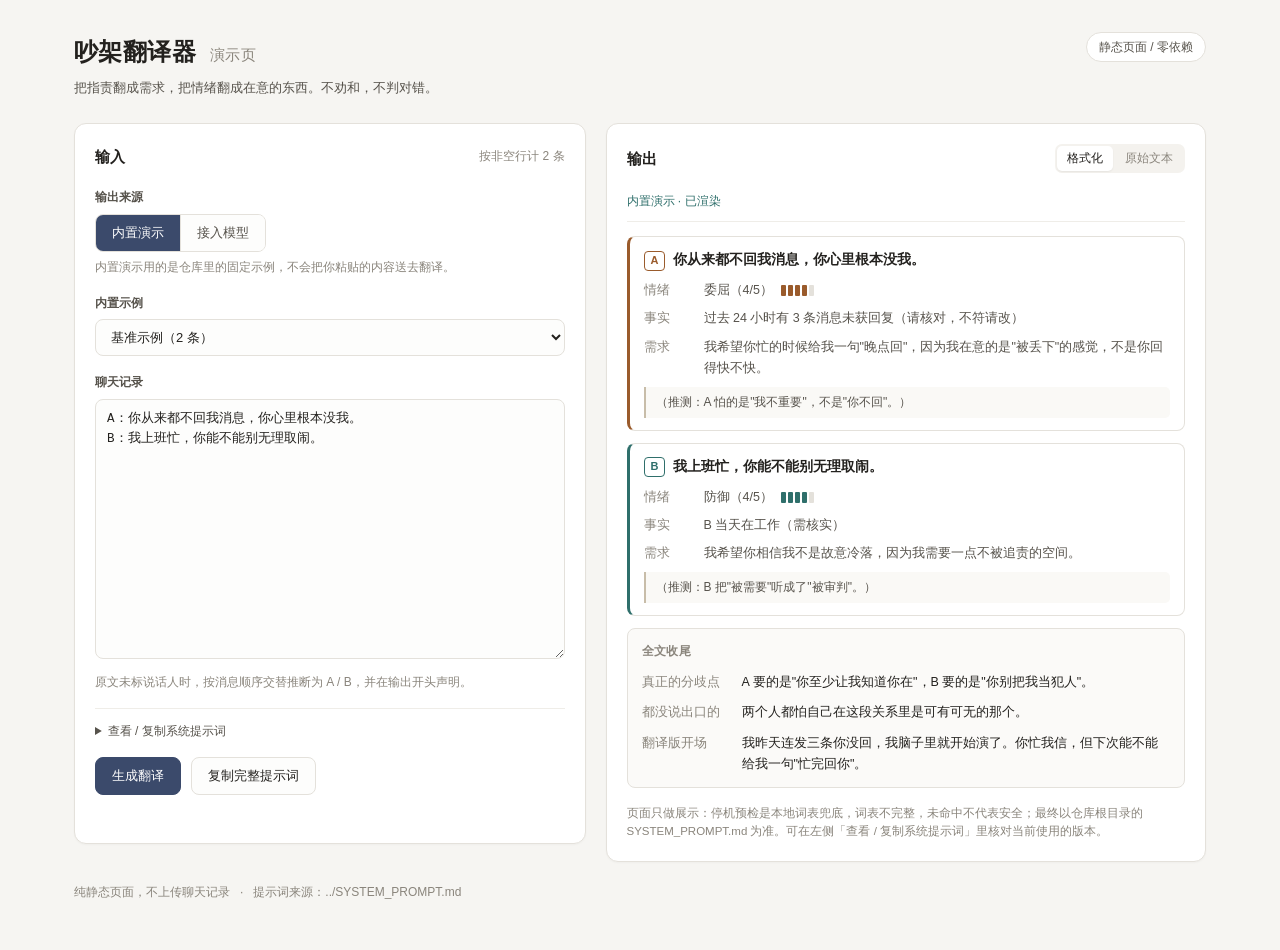
==== docs/index.html @ 3a9f8153 "feat: 增加纯静态网页 Demo 与使用文档" ====
<!DOCTYPE html>
<html lang="zh-CN">
<head>
<meta charset="utf-8">
<meta name="viewport" content="width=device-width, initial-scale=1">
<title>吵架翻译器 · 演示页</title>
<meta name="description" content="把指责翻成需求，把情绪翻成在意的东西。纯静态演示页，零依赖，不劝和，不判对错。">
<link rel="stylesheet" href="style.css">
</head>
<body>
<div class="page">

  <header class="masthead">
    <div>
      <h1>吵架翻译器 <span>演示页</span></h1>
      <p class="tagline">把指责翻成需求，把情绪翻成在意的东西。不劝和，不判对错。</p>
    </div>
    <span class="badge">静态页面 / 零依赖</span>
  </header>

  <main class="grid">

    <section class="panel" aria-labelledby="input-title">
      <div class="panel-head">
        <h2 id="input-title">输入</h2>
        <span class="hint" id="count-hint">共 0 条消息</span>
      </div>

      <div class="field">
        <span class="field-label">输出来源</span>
        <div class="segmented" role="radiogroup" aria-label="输出来源">
          <label><input type="radio" name="mode" value="demo" checked><span>内置演示</span></label>
          <label><input type="radio" name="mode" value="api"><span>接入模型</span></label>
        </div>
        <p class="note">内置演示用的是仓库里的固定示例，不会把你粘贴的内容送去翻译。</p>
      </div>

      <div class="field" id="sample-field">
        <label class="field-label" for="sample">内置示例</label>
        <select id="sample">
          <option value="basic">基准示例（2 条）</option>
          <option value="edge1">边界：未标说话人 / 语音转写 / 语气标记</option>
          <option value="edge2">边界：脏话 / 非人身威胁</option>
          <option value="six">超过 6 条消息 → 先追问</option>
          <option value="stop">停机情形（不写具体原句）</option>
        </select>
      </div>

      <div class="field">
        <label class="field-label" for="chat">聊天记录</label>
        <textarea id="chat" rows="12" spellcheck="false" placeholder="A：你从来都不回我消息，你心里根本没我。&#10;B：我上班忙，你能不能别无理取闹。&#10;&#10;（也可以直接贴没有 A / B 标签的记录，按消息顺序交替推断）"></textarea>
        <p class="note">原文未标说话人时，按消息顺序交替推断为 A / B，并在输出开头声明。</p>
      </div>

      <div class="api-config" id="api-config" hidden>
        <p class="api-title">模型接入（OpenAI 兼容接口）</p>
        <div class="field">
          <label class="field-label" for="base">Base URL</label>
          <input id="base" type="text" placeholder="https://api.openai.com/v1" autocomplete="off">
        </div>
        <div class="field">
          <label class="field-label" for="key">API Key</label>
          <input id="key" type="password" placeholder="只留在当前页面，不保存" autocomplete="off">
        </div>
        <div class="field">
          <label class="field-label" for="model">模型名</label>
          <input id="model" type="text" placeholder="例如 gpt-4o-mini" autocomplete="off">
        </div>
        <p class="note warn">浏览器直连第三方接口可能遇到跨域限制。Key 只存在当前页面内存，不写入本地存储、不发给除你所填端点外的任何地方；公共或共用电脑上不建议填真实 Key。</p>
      </div>

      <details class="prompt-view">
        <summary>查看 / 复制系统提示词</summary>
        <pre id="prompt-text"></pre>
      </details>

      <div class="actions">
        <button id="run" class="btn primary" type="button">生成翻译</button>
        <button id="copy" class="btn" type="button">复制完整提示词</button>
      </div>
      <p class="toast" id="toast" role="status" aria-live="polite"></p>
    </section>

    <section class="panel" aria-labelledby="output-title">
      <div class="panel-head">
        <h2 id="output-title">输出</h2>
        <div class="view-switch" role="group" aria-label="输出视图">
          <button id="tab-fmt" class="tab active" type="button">格式化</button>
          <button id="tab-raw" class="tab" type="button">原始文本</button>
        </div>
      </div>

      <div class="status" id="status" role="status" aria-live="polite">就绪</div>
      <div id="fmt" class="result"></div>
      <pre id="raw" class="raw" hidden></pre>
      <p class="footnote">页面只做展示：停机预检是本地词表兜底，词表不完整，未命中不代表安全；最终以仓库根目录的 SYSTEM_PROMPT.md 为准。可在左侧「查看 / 复制系统提示词」里核对当前使用的版本。</p>
    </section>

  </main>

  <footer class="sitefoot">
    <span>纯静态页面，不上传聊天记录</span>
    <span>·</span>
    <span id="prompt-source">提示词来源：内置副本</span>
  </footer>

</div>
<script src="data.js"></script>
<script src="app.js"></script>
</body>
</html>
---- docs/style.css ----
:root {
  --bg: #f6f5f2;
  --card: #ffffff;
  --line: #e4e1db;
  --line-soft: #efede8;
  --ink: #23211e;
  --ink-2: #57534c;
  --ink-3: #8a857c;
  --a: #9a5b2c;
  --b: #2f6f6b;
  --stop: #9a3b2b;
  --accent: #3b4a6b;
  --mono: ui-monospace, SFMono-Regular, Consolas, "Liberation Mono", monospace;
  --sans: -apple-system, BlinkMacSystemFont, "Segoe UI", "PingFang SC", "Hiragino Sans GB", "Microsoft YaHei", sans-serif;
}

* { box-sizing: border-box; }
[hidden] { display: none !important; }

body {
  margin: 0;
  background: var(--bg);
  color: var(--ink);
  font-family: var(--sans);
  font-size: 14px;
  line-height: 1.7;
  -webkit-font-smoothing: antialiased;
}

.page { max-width: 1180px; margin: 0 auto; padding: 32px 24px 48px; }

.masthead {
  display: flex; align-items: flex-start; justify-content: space-between;
  gap: 16px; margin-bottom: 24px; flex-wrap: wrap;
}
.masthead h1 { margin: 0; font-size: 24px; font-weight: 650; letter-spacing: .02em; }
.masthead h1 span { font-size: 15px; font-weight: 400; color: var(--ink-3); margin-left: 6px; }
.tagline { margin: 4px 0 0; color: var(--ink-2); font-size: 13px; }
.badge {
  border: 1px solid var(--line); background: var(--card); color: var(--ink-2);
  border-radius: 999px; padding: 4px 12px; font-size: 12px; white-space: nowrap;
}

.grid { display: grid; grid-template-columns: minmax(0, .92fr) minmax(0, 1.08fr); gap: 20px; align-items: start; }
@media (max-width: 900px) { .grid { grid-template-columns: 1fr; } .page { padding: 24px 16px 40px; } }

.panel {
  background: var(--card); border: 1px solid var(--line); border-radius: 12px;
  padding: 20px; box-shadow: 0 1px 2px rgba(30, 25, 15, .03);
}
.panel-head { display: flex; align-items: center; justify-content: space-between; gap: 12px; margin-bottom: 18px; }
.panel-head h2 { margin: 0; font-size: 15px; font-weight: 650; }
.hint { font-size: 12px; color: var(--ink-3); }

.field { margin-bottom: 16px; }
.field-label { display: block; font-size: 12px; color: var(--ink-2); margin-bottom: 6px; font-weight: 600; }
.note { font-size: 12px; color: var(--ink-3); margin: 6px 0 0; line-height: 1.6; }
.note.warn { color: #8a5b2c; }
.toast { font-size: 12px; color: var(--ink-2); margin: 10px 0 0; min-height: 18px; }

textarea, input[type="text"], input[type="password"], select {
  width: 100%; background: #fdfdfc; color: var(--ink);
  border: 1px solid var(--line); border-radius: 8px; padding: 9px 11px;
  font-family: inherit; font-size: 13px; line-height: 1.6; outline: none;
}
textarea { resize: vertical; min-height: 180px; font-family: var(--mono); font-size: 12.5px; }
textarea:focus, input:focus, select:focus { border-color: #a9a29a; box-shadow: 0 0 0 3px rgba(60, 60, 60, .05); }

.segmented { display: inline-flex; border: 1px solid var(--line); border-radius: 8px; overflow: hidden; }
.segmented label { position: relative; cursor: pointer; }
.segmented input { position: absolute; opacity: 0; width: 1px; height: 1px; }
.segmented span { display: block; padding: 7px 16px; font-size: 13px; color: var(--ink-2); background: #fdfdfc; transition: background .15s; }
.segmented label + label span { border-left: 1px solid var(--line); }
.segmented input:checked + span { background: var(--accent); color: #fff; }
.segmented input:focus-visible + span { outline: 2px solid var(--accent); outline-offset: -2px; }

.api-config { border: 1px dashed var(--line); background: #fbfaf8; border-radius: 8px; padding: 14px; margin-bottom: 16px; }
.api-title { margin: 0 0 12px; font-size: 12px; font-weight: 650; color: var(--ink-2); }
.api-config .field:last-of-type { margin-bottom: 0; }

.prompt-view { margin-bottom: 16px; border-top: 1px solid var(--line-soft); padding-top: 12px; }
.prompt-view summary { cursor: pointer; font-size: 12px; color: var(--ink-2); }
.prompt-view pre {
  margin: 10px 0 0; max-height: 220px; overflow: auto; background: #f7f6f3;
  border: 1px solid var(--line-soft); border-radius: 8px; padding: 12px;
  font-family: var(--mono); font-size: 11.5px; line-height: 1.65; white-space: pre-wrap; word-break: break-word;
}

.actions { display: flex; gap: 10px; flex-wrap: wrap; }
.btn {
  border: 1px solid var(--line); background: #fdfdfc; color: var(--ink);
  border-radius: 8px; padding: 9px 16px; font-size: 13px; font-family: inherit; cursor: pointer;
}
.btn:hover { background: #f3f1ec; }
.btn.primary { background: var(--accent); border-color: var(--accent); color: #fff; }
.btn.primary:hover { background: #31405e; }
.btn:disabled { opacity: .55; cursor: not-allowed; }
button:focus-visible, summary:focus-visible { outline: 2px solid var(--accent); outline-offset: 2px; }

.view-switch { display: inline-flex; gap: 2px; background: #f4f2ee; border-radius: 7px; padding: 2px; }
.tab { border: 0; background: transparent; color: var(--ink-3); padding: 4px 10px; font-size: 12px; border-radius: 5px; cursor: pointer; font-family: inherit; }
.tab.active { background: var(--card); color: var(--ink); box-shadow: 0 1px 2px rgba(0,0,0,.06); }

.status { font-size: 12px; color: var(--ink-3); border-bottom: 1px solid var(--line-soft); padding-bottom: 10px; margin-bottom: 14px; }
.status.busy { color: var(--accent); }
.status.error { color: var(--stop); }
.status.done { color: var(--b); }

.result { display: flex; flex-direction: column; gap: 12px; }
.raw {
  margin: 0; background: #f7f6f3; border: 1px solid var(--line-soft); border-radius: 8px;
  padding: 14px; font-family: var(--mono); font-size: 12px; line-height: 1.75;
  white-space: pre-wrap; word-break: break-word; max-height: 620px; overflow: auto;
}

.declare { font-size: 12px; color: var(--ink-3); background: #f7f6f3; border-radius: 6px; padding: 7px 10px; }

.msg { border: 1px solid var(--line); border-left: 3px solid var(--a); border-radius: 8px; padding: 12px 14px; }
.msg.who-b { border-left-color: var(--b); }
.msg-head { display: flex; align-items: center; gap: 8px; margin-bottom: 8px; }
.who { font-size: 11px; font-weight: 700; color: var(--a); border: 1px solid currentColor; border-radius: 4px; padding: 0 6px; line-height: 1.6; }
.msg.who-b .who { color: var(--b); }
.quote { font-size: 13.5px; font-weight: 600; word-break: break-word; }
.row { display: grid; grid-template-columns: 52px minmax(0, 1fr); gap: 8px; margin-top: 7px; font-size: 12.5px; }
.row .k { color: var(--ink-3); }
.row .v { color: var(--ink-2); word-break: break-word; }
.emotion { display: inline-flex; align-items: center; gap: 8px; }
.meter { display: inline-flex; gap: 2px; }
.meter i { width: 5px; height: 11px; border-radius: 1px; background: var(--line); }
.meter i.on { background: var(--a); }
.msg.who-b .meter i.on { background: var(--b); }
.guess, .proc {
  font-size: 12px; color: var(--ink-2); border-left: 2px solid var(--line);
  padding: 5px 10px; margin-top: 8px; background: #faf9f6; border-radius: 0 5px 5px 0;
}
.guess { border-left-color: #c8bda9; }
.proc { border-left-color: #b9c9c7; color: var(--ink-3); }

.tail { border: 1px solid var(--line); background: #fbfaf8; border-radius: 8px; padding: 12px 14px; display: flex; flex-direction: column; gap: 9px; }
.tail h3 { margin: 0 0 2px; font-size: 12px; color: var(--ink-3); font-weight: 600; letter-spacing: .04em; }
.tail-row { font-size: 12.5px; display: grid; grid-template-columns: 92px minmax(0, 1fr); gap: 8px; }
.tail-row span { color: var(--ink-3); }
.tail-row p { margin: 0; color: var(--ink); }
@media (max-width: 520px) { .tail-row, .row { grid-template-columns: 1fr; gap: 2px; } }

.stop-box { border: 1px solid #e6c3ba; background: #fff6f3; border-radius: 8px; padding: 16px; }
.stop-box .stop-line { font-size: 14px; font-weight: 600; color: var(--stop); }
.stop-box .stop-reason { font-size: 12.5px; color: #7a473b; margin-top: 8px; }
.stop-box ul { margin: 10px 0 0; padding-left: 18px; font-size: 12px; color: #7a473b; }

.err-box { border: 1px solid var(--line); background: #fbfaf8; border-radius: 8px; padding: 14px; }
.err-box strong { font-size: 13px; color: var(--ink); }
.err-box p { margin: 6px 0 0; font-size: 12.5px; color: var(--ink-2); line-height: 1.7; }

.ask-box { border: 1px solid var(--line); background: #fbfaf8; border-radius: 8px; padding: 16px; }
.ask-box p { margin: 0 0 12px; font-size: 14px; }
.ask-box .actions { gap: 8px; }

.empty { font-size: 12.5px; color: var(--ink-3); padding: 24px 0; text-align: center; }
.footnote { font-size: 11.5px; color: var(--ink-3); margin: 16px 0 0; line-height: 1.6; }

.sitefoot { display: flex; gap: 10px; flex-wrap: wrap; margin-top: 20px; font-size: 12px; color: var(--ink-3); }
.sitefoot a { color: var(--ink-2); }
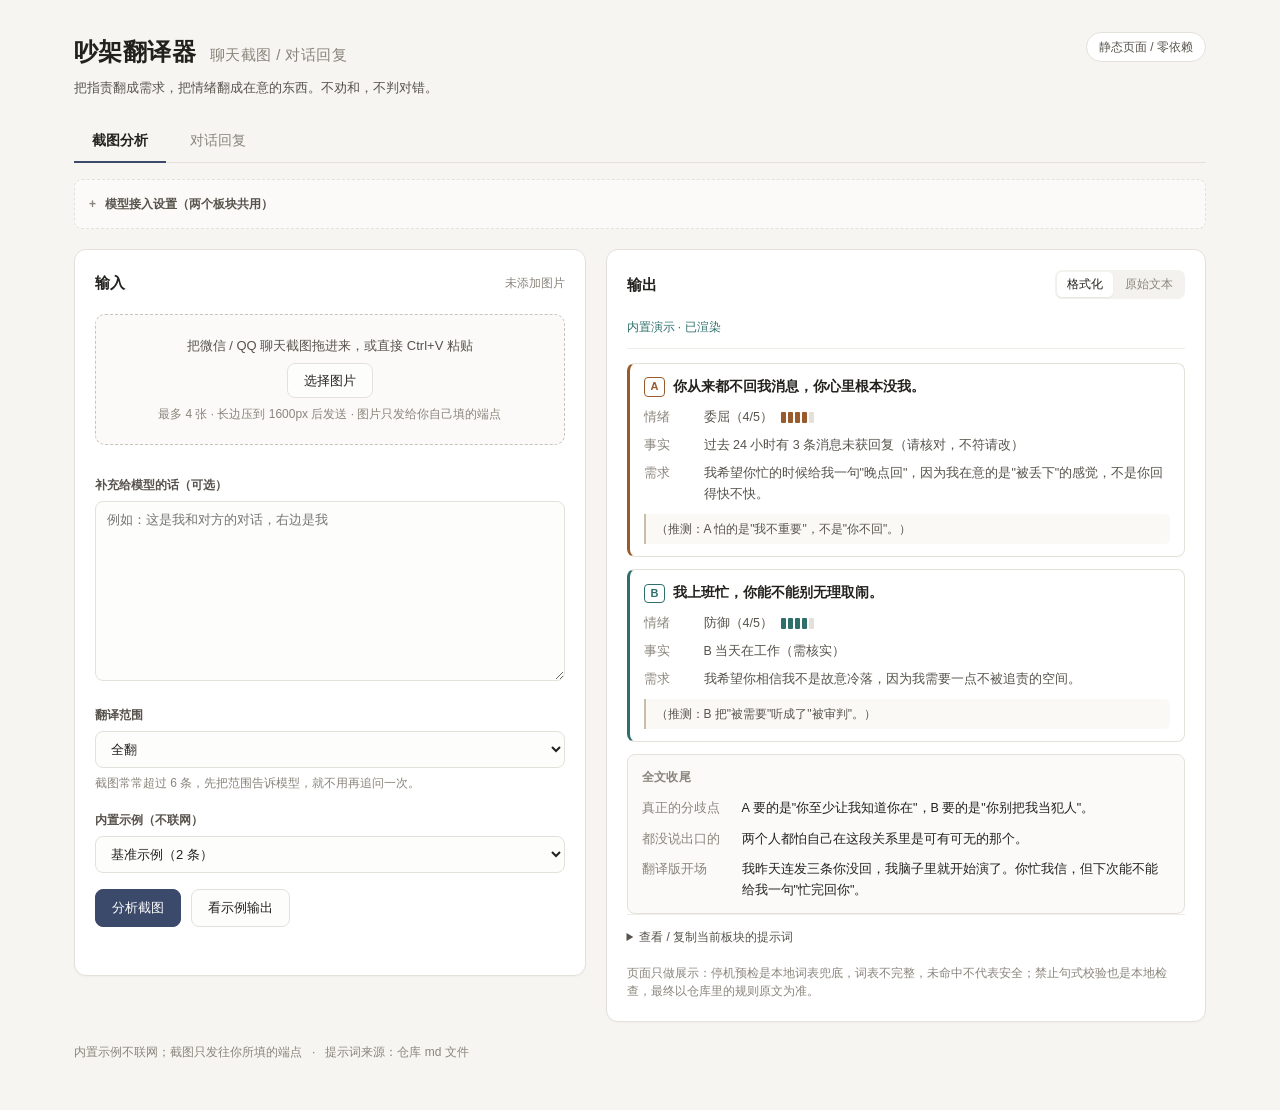
==== commit dc187cf4: "feat: 网页改为截图分析与对话回复双板块" ====
--- a/docs/index.html
+++ b/docs/index.html
@@ -3,8 +3,8 @@
 <head>
 <meta charset="utf-8">
 <meta name="viewport" content="width=device-width, initial-scale=1">
-<title>吵架翻译器 · 演示页</title>
-<meta name="description" content="把指责翻成需求，把情绪翻成在意的东西。纯静态演示页，零依赖，不劝和，不判对错。">
+<title>吵架翻译器 · 截图分析与回复建议</title>
+<meta name="description" content="上传微信 / QQ 聊天截图，看懂两个人真正的意思；也可以贴对方刚说的话，拿到可直接发送的回复。纯静态页面，零依赖。">
 <link rel="stylesheet" href="style.css">
 </head>
 <body>
@@ -12,72 +12,113 @@
 
   <header class="masthead">
     <div>
-      <h1>吵架翻译器 <span>演示页</span></h1>
+      <h1>吵架翻译器 <span>聊天截图 / 对话回复</span></h1>
       <p class="tagline">把指责翻成需求，把情绪翻成在意的东西。不劝和，不判对错。</p>
     </div>
     <span class="badge">静态页面 / 零依赖</span>
   </header>
+
+  <nav class="tabs" role="tablist" aria-label="选择板块">
+    <button id="tab-shot" class="maintab active" type="button" role="tab" aria-selected="true">截图分析</button>
+    <button id="tab-reply" class="maintab" type="button" role="tab" aria-selected="false">对话回复</button>
+  </nav>
+
+  <details class="api-config" id="api-config">
+    <summary>模型接入设置（两个板块共用）</summary>
+    <div class="api-grid">
+      <div class="field">
+        <label class="field-label" for="base">Base URL</label>
+        <input id="base" type="text" placeholder="https://api.openai.com/v1" autocomplete="off">
+      </div>
+      <div class="field">
+        <label class="field-label" for="key">API Key</label>
+        <input id="key" type="password" placeholder="只留在当前页面，不保存" autocomplete="off">
+      </div>
+      <div class="field">
+        <label class="field-label" for="model">模型名</label>
+        <input id="model" type="text" placeholder="需支持图片输入，例如 gpt-4o-mini" autocomplete="off">
+      </div>
+    </div>
+    <p class="note warn">截图会以 base64 发往你所填的端点，先遮掉头像、昵称、手机号等敏感信息。截图分析要求模型支持图片输入（vision）；「对话回复」用普通文本模型即可。Key 只在当前页面内存，不写入本地存储；公共或共用电脑上不建议填真实 Key。浏览器直连第三方接口可能遇到跨域限制。</p>
+  </details>
 
   <main class="grid">
 
     <section class="panel" aria-labelledby="input-title">
       <div class="panel-head">
         <h2 id="input-title">输入</h2>
-        <span class="hint" id="count-hint">共 0 条消息</span>
+        <span class="hint" id="pane-hint"></span>
       </div>
 
-      <div class="field">
-        <span class="field-label">输出来源</span>
-        <div class="segmented" role="radiogroup" aria-label="输出来源">
-          <label><input type="radio" name="mode" value="demo" checked><span>内置演示</span></label>
-          <label><input type="radio" name="mode" value="api"><span>接入模型</span></label>
+      <div id="pane-shot">
+        <div class="drop" id="drop">
+          <p class="drop-title">把微信 / QQ 聊天截图拖进来，或直接 Ctrl+V 粘贴</p>
+          <label class="btn" for="file">选择图片</label>
+          <input id="file" type="file" accept="image/*" multiple hidden>
+          <p class="note">最多 4 张 · 长边压到 1600px 后发送 · 图片只发给你自己填的端点</p>
         </div>
-        <p class="note">内置演示用的是仓库里的固定示例，不会把你粘贴的内容送去翻译。</p>
+        <div id="thumbs" class="thumbs"></div>
+
+        <div class="field">
+          <label class="field-label" for="shot-note">补充给模型的话（可选）</label>
+          <textarea id="shot-note" rows="3" spellcheck="false" placeholder="例如：这是我和对方的对话，右边是我"></textarea>
+        </div>
+
+        <div class="field">
+          <label class="field-label" for="scope">翻译范围</label>
+          <select id="scope">
+            <option value="全翻">全翻</option>
+            <option value="只翻冲突最集中的几段">只翻冲突最集中的几段</option>
+          </select>
+          <p class="note">截图常常超过 6 条，先把范围告诉模型，就不用再追问一次。</p>
+        </div>
+
+        <div class="field">
+          <label class="field-label" for="shot-sample">内置示例（不联网）</label>
+          <select id="shot-sample">
+            <option value="basic">基准示例（2 条）</option>
+            <option value="screenshot">聊天截图示例</option>
+            <option value="edge1">边界：未标说话人 / 语音转写 / 语气标记</option>
+            <option value="edge2">边界：脏话 / 非人身威胁</option>
+            <option value="six">超过 6 条消息 → 先追问</option>
+            <option value="stop">停机情形（不写具体原句）</option>
+          </select>
+        </div>
+
+        <div class="actions">
+          <button id="shot-run" class="btn primary" type="button">分析截图</button>
+          <button id="shot-demo" class="btn" type="button">看示例输出</button>
+        </div>
       </div>
 
-      <div class="field" id="sample-field">
-        <label class="field-label" for="sample">内置示例</label>
-        <select id="sample">
-          <option value="basic">基准示例（2 条）</option>
-          <option value="edge1">边界：未标说话人 / 语音转写 / 语气标记</option>
-          <option value="edge2">边界：脏话 / 非人身威胁</option>
-          <option value="six">超过 6 条消息 → 先追问</option>
-          <option value="stop">停机情形（不写具体原句）</option>
-        </select>
+      <div id="pane-reply" hidden>
+        <div class="field">
+          <label class="field-label" for="reply-input">对方刚说的话</label>
+          <textarea id="reply-input" rows="7" spellcheck="false" placeholder="把对方刚发的那句话贴进来&#10;例如：你心里根本没我，消息从来都不回。"></textarea>
+          <p class="note" id="reply-hint">0 字</p>
+        </div>
+
+        <div class="field">
+          <label class="field-label" for="reply-context">我想表达什么（可选）</label>
+          <textarea id="reply-context" rows="3" spellcheck="false" placeholder="例如：我确实在忙，但不是故意不回"></textarea>
+          <p class="note">这一栏只用来贴你自己的意思，不会被当成对方说过的话。</p>
+        </div>
+
+        <div class="field">
+          <label class="field-label" for="reply-sample">内置示例（不联网）</label>
+          <select id="reply-sample">
+            <option value="normal">常规示例（3 条回复）</option>
+            <option value="violation">含禁止句式的输出（看校验提示）</option>
+            <option value="stop">停机情形（不写具体原句）</option>
+          </select>
+        </div>
+
+        <div class="actions">
+          <button id="reply-run" class="btn primary" type="button">生成推荐回复</button>
+          <button id="reply-demo" class="btn" type="button">看示例输出</button>
+        </div>
       </div>
 
-      <div class="field">
-        <label class="field-label" for="chat">聊天记录</label>
-        <textarea id="chat" rows="12" spellcheck="false" placeholder="A：你从来都不回我消息，你心里根本没我。&#10;B：我上班忙，你能不能别无理取闹。&#10;&#10;（也可以直接贴没有 A / B 标签的记录，按消息顺序交替推断）"></textarea>
-        <p class="note">原文未标说话人时，按消息顺序交替推断为 A / B，并在输出开头声明。</p>
-      </div>
-
-      <div class="api-config" id="api-config" hidden>
-        <p class="api-title">模型接入（OpenAI 兼容接口）</p>
-        <div class="field">
-          <label class="field-label" for="base">Base URL</label>
-          <input id="base" type="text" placeholder="https://api.openai.com/v1" autocomplete="off">
-        </div>
-        <div class="field">
-          <label class="field-label" for="key">API Key</label>
-          <input id="key" type="password" placeholder="只留在当前页面，不保存" autocomplete="off">
-        </div>
-        <div class="field">
-          <label class="field-label" for="model">模型名</label>
-          <input id="model" type="text" placeholder="例如 gpt-4o-mini" autocomplete="off">
-        </div>
-        <p class="note warn">浏览器直连第三方接口可能遇到跨域限制。Key 只存在当前页面内存，不写入本地存储、不发给除你所填端点外的任何地方；公共或共用电脑上不建议填真实 Key。</p>
-      </div>
-
-      <details class="prompt-view">
-        <summary>查看 / 复制系统提示词</summary>
-        <pre id="prompt-text"></pre>
-      </details>
-
-      <div class="actions">
-        <button id="run" class="btn primary" type="button">生成翻译</button>
-        <button id="copy" class="btn" type="button">复制完整提示词</button>
-      </div>
       <p class="toast" id="toast" role="status" aria-live="polite"></p>
     </section>
 
@@ -93,13 +134,20 @@
       <div class="status" id="status" role="status" aria-live="polite">就绪</div>
       <div id="fmt" class="result"></div>
       <pre id="raw" class="raw" hidden></pre>
-      <p class="footnote">页面只做展示：停机预检是本地词表兜底，词表不完整，未命中不代表安全；最终以仓库根目录的 SYSTEM_PROMPT.md 为准。可在左侧「查看 / 复制系统提示词」里核对当前使用的版本。</p>
+
+      <details class="prompt-view">
+        <summary>查看 / 复制当前板块的提示词</summary>
+        <div class="actions"><button id="copy-prompt" class="btn" type="button">复制提示词 + 当前输入</button></div>
+        <pre id="prompt-text"></pre>
+      </details>
+
+      <p class="footnote">页面只做展示：停机预检是本地词表兜底，词表不完整，未命中不代表安全；禁止句式校验也是本地检查，最终以仓库里的规则原文为准。</p>
     </section>
 
   </main>
 
   <footer class="sitefoot">
-    <span>纯静态页面，不上传聊天记录</span>
+    <span>内置示例不联网；截图只发往你所填的端点</span>
     <span>·</span>
     <span id="prompt-source">提示词来源：内置副本</span>
   </footer>
--- a/docs/style.css
+++ b/docs/style.css
@@ -161,3 +161,49 @@
 
 .sitefoot { display: flex; gap: 10px; flex-wrap: wrap; margin-top: 20px; font-size: 12px; color: var(--ink-3); }
 .sitefoot a { color: var(--ink-2); }
+
+.tabs { display: flex; gap: 6px; margin-bottom: 16px; border-bottom: 1px solid var(--line); }
+.maintab {
+  border: 0; background: transparent; color: var(--ink-3); font-family: inherit;
+  font-size: 14px; padding: 9px 18px 11px; cursor: pointer; border-bottom: 2px solid transparent;
+  margin-bottom: -1px;
+}
+.maintab:hover { color: var(--ink-2); }
+.maintab.active { color: var(--ink); border-bottom-color: var(--accent); font-weight: 650; }
+
+.api-config { margin-bottom: 20px; }
+.api-config > summary { cursor: pointer; font-size: 12px; font-weight: 650; color: var(--ink-2); list-style: none; }
+.api-config > summary::-webkit-details-marker { display: none; }
+.api-config > summary::before { content: "+"; display: inline-block; width: 16px; color: var(--ink-3); }
+.api-config[open] > summary::before { content: "\2212"; }
+.api-config[open] > summary { margin-bottom: 12px; }
+.api-grid { display: grid; grid-template-columns: repeat(3, minmax(0, 1fr)); gap: 12px; }
+.api-grid .field { margin-bottom: 0; }
+@media (max-width: 700px) { .api-grid { grid-template-columns: 1fr; } }
+
+.drop {
+  border: 1px dashed #c9c4bb; background: #fbfaf8; border-radius: 10px;
+  padding: 20px; text-align: center; margin-bottom: 14px; transition: border-color .15s, background .15s;
+}
+.drop.over { border-color: var(--accent); background: #f2f4f9; }
+.drop-title { margin: 0 0 12px; font-size: 13px; color: var(--ink-2); }
+.drop .note { margin-top: 12px; }
+.thumbs { display: flex; gap: 10px; flex-wrap: wrap; margin-bottom: 16px; }
+.thumb { position: relative; width: 104px; height: 104px; border: 1px solid var(--line); border-radius: 8px; overflow: hidden; background: #f7f6f3; }
+.thumb img { width: 100%; height: 100%; object-fit: cover; display: block; }
+.thumb .del {
+  position: absolute; top: 4px; right: 4px; width: 22px; height: 22px; line-height: 1;
+  border: 1px solid var(--line); border-radius: 5px; background: #fff; color: var(--ink-2);
+  cursor: pointer; font-size: 14px; padding: 0;
+}
+.thumb .size { position: absolute; bottom: 0; left: 0; right: 0; background: rgba(255,255,255,.88); font-size: 10px; color: var(--ink-2); text-align: center; padding: 2px 0; }
+
+.reply-card { border: 1px solid var(--line); border-radius: 8px; padding: 13px 14px; }
+.reply-head { display: flex; align-items: center; justify-content: space-between; gap: 10px; margin-bottom: 9px; }
+.tone { font-size: 11px; font-weight: 650; color: var(--a); border: 1px solid currentColor; border-radius: 4px; padding: 1px 7px; }
+.reply-text { font-size: 14px; line-height: 1.75; word-break: break-word; }
+.reply-note { font-size: 12px; color: var(--ink-3); margin-top: 8px; border-left: 2px solid var(--line); padding-left: 10px; }
+.mini-btn { border: 1px solid var(--line); background: #fdfdfc; color: var(--ink-2); border-radius: 6px; padding: 4px 10px; font-size: 11px; cursor: pointer; font-family: inherit; white-space: nowrap; }
+.mini-btn:hover { background: #f3f1ec; }
+.violation { margin-top: 10px; font-size: 12px; color: var(--stop); background: #fff6f3; border: 1px solid #e6c3ba; border-radius: 6px; padding: 7px 10px; }
+.prompt-view .actions { margin: 10px 0 0; }
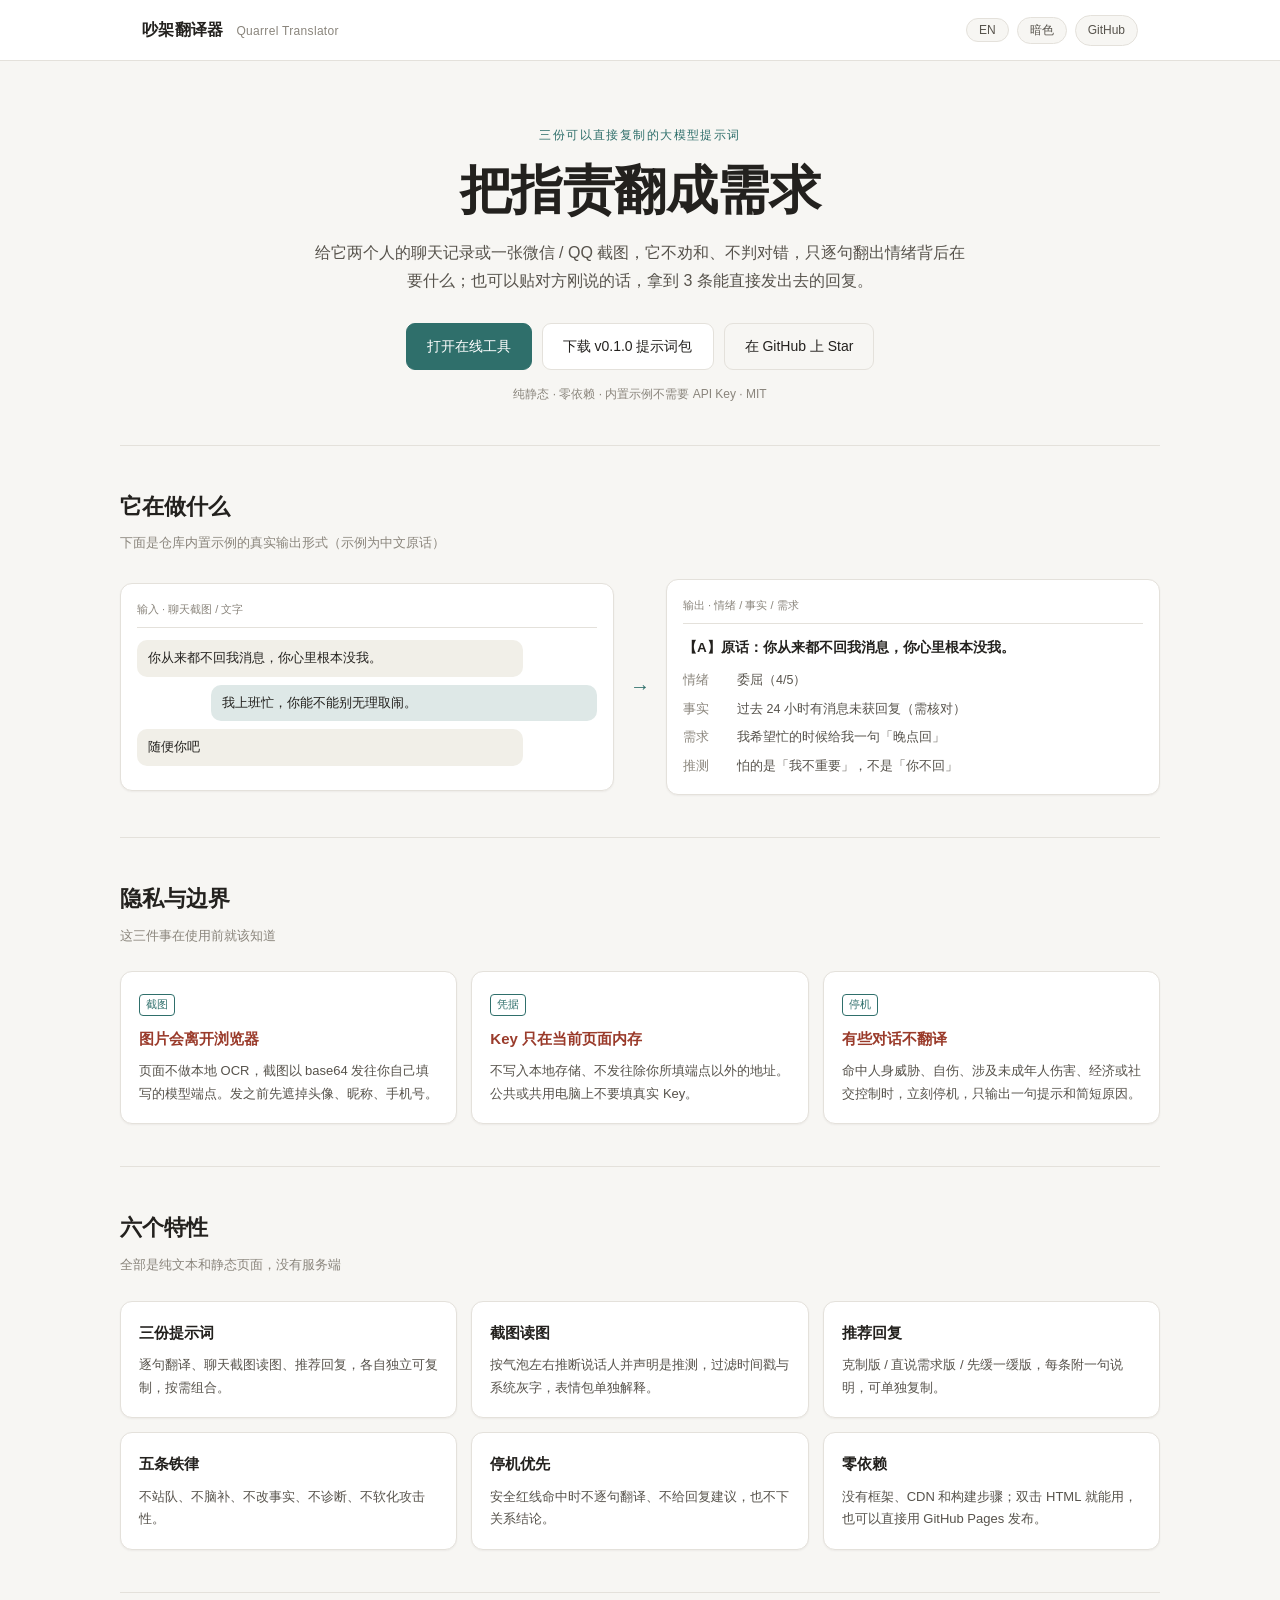
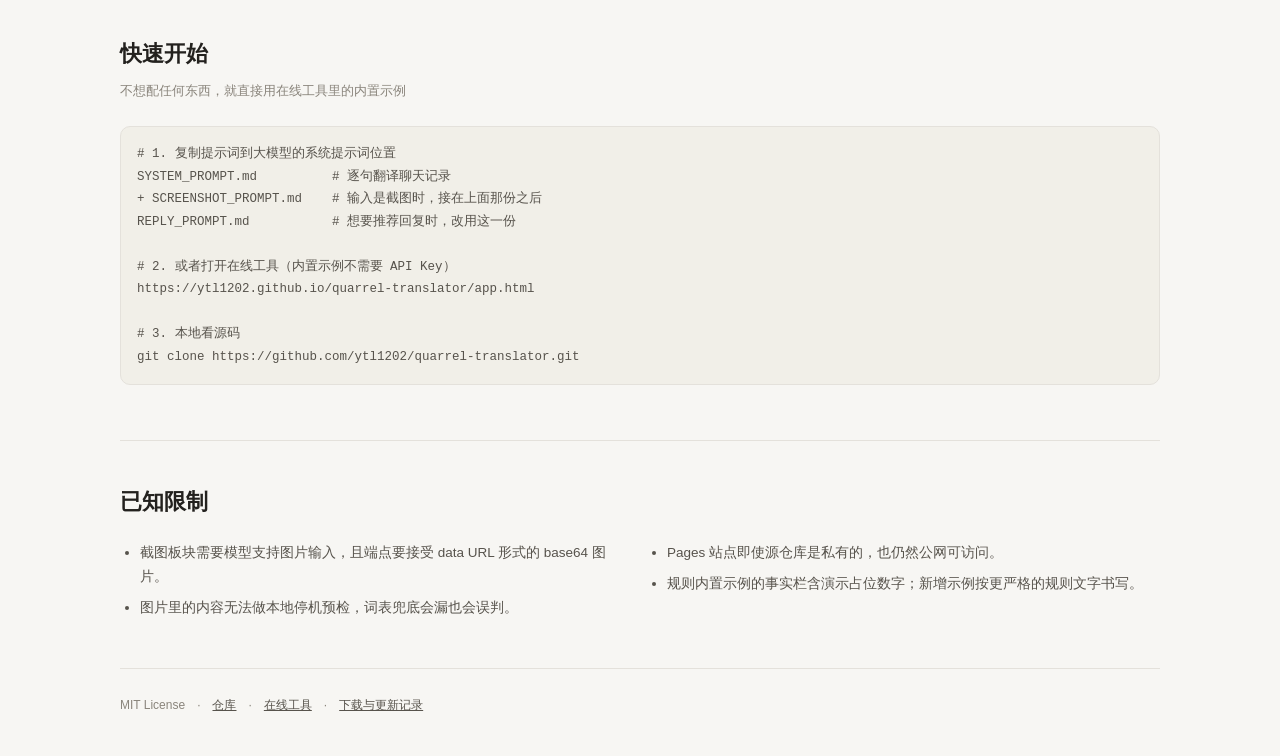
==== commit 216f851f: "feat: 补齐社区文件、项目落地页与 v0.1.0 发布内容" ====
--- a/docs/index.html
+++ b/docs/index.html
@@ -3,157 +3,233 @@
 <head>
 <meta charset="utf-8">
 <meta name="viewport" content="width=device-width, initial-scale=1">
-<title>吵架翻译器 · 截图分析与回复建议</title>
-<meta name="description" content="上传微信 / QQ 聊天截图，看懂两个人真正的意思；也可以贴对方刚说的话，拿到可直接发送的回复。纯静态页面，零依赖。">
-<link rel="stylesheet" href="style.css">
+<title>吵架翻译器 · Quarrel Translator</title>
+<meta name="description" content="把指责翻成需求：三份可复制的大模型提示词 + 微信/QQ 聊天截图分析与推荐回复。Translate blame into needs.">
+<style>
+:root {
+  --bg: #f7f6f3; --card: #ffffff; --line: #e4e1db; --soft: #f1efe8;
+  --ink: #23211e; --ink2: #57534c; --ink3: #8a857c;
+  --accent: #2f6f6b; --accent-ink: #ffffff; --warm: #9a5b2c; --stop: #9a3b2b;
+  --shadow: 0 1px 2px rgba(30, 25, 15, .05);
+}
+html[data-theme="dark"] {
+  --bg: #15161a; --card: #1e2026; --line: #34363f; --soft: #26282f;
+  --ink: #f1efe9; --ink2: #c4c0b8; --ink3: #928e86;
+  --accent: #6fc7bd; --accent-ink: #10201f; --warm: #dda873; --stop: #e2917f;
+  --shadow: 0 1px 2px rgba(0, 0, 0, .2);
+}
+@media (prefers-color-scheme: dark) {
+  html:not([data-theme="light"]) {
+    --bg: #15161a; --card: #1e2026; --line: #34363f; --soft: #26282f;
+    --ink: #f1efe9; --ink2: #c4c0b8; --ink3: #928e86;
+    --accent: #6fc7bd; --accent-ink: #10201f; --warm: #dda873; --stop: #e2917f;
+    --shadow: 0 1px 2px rgba(0, 0, 0, .2);
+  }
+}
+* { box-sizing: border-box; }
+body { margin: 0; background: var(--bg); color: var(--ink); font-family: -apple-system, BlinkMacSystemFont, "Segoe UI", "PingFang SC", "Microsoft YaHei", sans-serif; font-size: 15px; line-height: 1.75; }
+.wrap { max-width: 1040px; margin: 0 auto; padding: 0 22px; }
+a { color: inherit; }
+.top { border-bottom: 1px solid var(--line); background: var(--card); }
+.top-in { display: flex; align-items: center; justify-content: space-between; gap: 14px; min-height: 60px; flex-wrap: wrap; }
+.brand { font-size: 16px; font-weight: 650; text-decoration: none; letter-spacing: .02em; }
+.brand span { font-weight: 400; color: var(--ink3); font-size: 12px; margin-left: 8px; }
+.tools { display: flex; gap: 8px; align-items: center; flex-wrap: wrap; }
+.chip { border: 1px solid var(--line); background: var(--bg); color: var(--ink2); border-radius: 999px; padding: 4px 12px; font-size: 12px; text-decoration: none; cursor: pointer; font-family: inherit; }
+.chip:hover { border-color: var(--accent); color: var(--accent); }
+
+.hero { padding: 64px 22px 40px; text-align: center; }
+.eyebrow { color: var(--accent); font-size: 12px; letter-spacing: .12em; margin: 0 0 12px; }
+.hero h1 { font-size: clamp(32px, 6vw, 52px); line-height: 1.25; margin: 0 0 16px; letter-spacing: -.01em; }
+.lede { max-width: 660px; margin: 0 auto; color: var(--ink2); font-size: 16px; }
+.cta { display: flex; gap: 10px; justify-content: center; flex-wrap: wrap; margin: 28px 0 14px; }
+.btn { display: inline-block; border: 1px solid var(--line); background: var(--card); color: var(--ink); border-radius: 9px; padding: 10px 20px; font-size: 14px; text-decoration: none; }
+.btn:hover { border-color: var(--accent); }
+.btn.primary { background: var(--accent); border-color: var(--accent); color: var(--accent-ink); }
+.btn.ghost { background: transparent; }
+.meta { color: var(--ink3); font-size: 12px; margin: 0; }
+
+section.block { padding: 42px 0; border-top: 1px solid var(--line); }
+.block h2 { font-size: 22px; margin: 0 0 6px; }
+.block .sub { color: var(--ink3); font-size: 13px; margin: 0 0 24px; }
+
+.demo { display: grid; grid-template-columns: minmax(0, 1fr) 28px minmax(0, 1fr); gap: 12px; align-items: center; }
+@media (max-width: 760px) { .demo { grid-template-columns: 1fr; } .demo .flow { transform: rotate(90deg); text-align: center; } }
+.shot, .out { background: var(--card); border: 1px solid var(--line); border-radius: 12px; padding: 16px; box-shadow: var(--shadow); }
+.bar { font-size: 11px; color: var(--ink3); border-bottom: 1px solid var(--line); padding-bottom: 8px; margin-bottom: 12px; }
+.bubble { max-width: 84%; border-radius: 10px; padding: 7px 11px; font-size: 13px; margin-bottom: 8px; background: var(--soft); }
+.bubble.left { margin-right: auto; }
+.bubble.right { margin-left: auto; background: color-mix(in srgb, var(--accent) 16%, var(--card)); }
+.flow { text-align: center; color: var(--accent); font-size: 20px; }
+.out .q { font-weight: 650; font-size: 13.5px; margin-bottom: 10px; }
+.out .r { display: grid; grid-template-columns: 46px minmax(0, 1fr); gap: 8px; font-size: 12.5px; margin-top: 7px; }
+.out .r span { color: var(--ink3); }
+.out .r b { font-weight: 500; color: var(--ink2); }
+
+.grid3 { display: grid; grid-template-columns: repeat(3, minmax(0, 1fr)); gap: 14px; }
+.grid2 { display: grid; grid-template-columns: repeat(2, minmax(0, 1fr)); gap: 14px; }
+@media (max-width: 760px) { .grid3, .grid2 { grid-template-columns: 1fr; } }
+.card { background: var(--card); border: 1px solid var(--line); border-radius: 12px; padding: 18px; box-shadow: var(--shadow); }
+.card h3 { margin: 0 0 8px; font-size: 15px; }
+.card p { margin: 0; color: var(--ink2); font-size: 13px; }
+.card .k { display: inline-block; font-size: 11px; color: var(--accent); border: 1px solid currentColor; border-radius: 4px; padding: 0 6px; margin-bottom: 10px; }
+.card.warn h3 { color: var(--stop); }
+pre { background: var(--soft); border: 1px solid var(--line); border-radius: 10px; padding: 16px; overflow-x: auto; font-size: 12.5px; line-height: 1.8; font-family: ui-monospace, Consolas, monospace; color: var(--ink2); }
+ul.notes { margin: 0; padding-left: 20px; color: var(--ink2); font-size: 13.5px; }
+ul.notes li { margin-bottom: 7px; }
+.foot { border-top: 1px solid var(--line); padding: 26px 0 40px; color: var(--ink3); font-size: 12px; display: flex; gap: 12px; flex-wrap: wrap; }
+.foot a { color: var(--ink2); }
+</style>
 </head>
 <body>
-<div class="page">
-
-  <header class="masthead">
-    <div>
-      <h1>吵架翻译器 <span>聊天截图 / 对话回复</span></h1>
-      <p class="tagline">把指责翻成需求，把情绪翻成在意的东西。不劝和，不判对错。</p>
-    </div>
-    <span class="badge">静态页面 / 零依赖</span>
-  </header>
-
-  <nav class="tabs" role="tablist" aria-label="选择板块">
-    <button id="tab-shot" class="maintab active" type="button" role="tab" aria-selected="true">截图分析</button>
-    <button id="tab-reply" class="maintab" type="button" role="tab" aria-selected="false">对话回复</button>
-  </nav>
-
-  <details class="api-config" id="api-config">
-    <summary>模型接入设置（两个板块共用）</summary>
-    <div class="api-grid">
-      <div class="field">
-        <label class="field-label" for="base">Base URL</label>
-        <input id="base" type="text" placeholder="https://api.openai.com/v1" autocomplete="off">
-      </div>
-      <div class="field">
-        <label class="field-label" for="key">API Key</label>
-        <input id="key" type="password" placeholder="只留在当前页面，不保存" autocomplete="off">
-      </div>
-      <div class="field">
-        <label class="field-label" for="model">模型名</label>
-        <input id="model" type="text" placeholder="需支持图片输入，例如 gpt-4o-mini" autocomplete="off">
-      </div>
-    </div>
-    <p class="note warn">截图会以 base64 发往你所填的端点，先遮掉头像、昵称、手机号等敏感信息。截图分析要求模型支持图片输入（vision）；「对话回复」用普通文本模型即可。Key 只在当前页面内存，不写入本地存储；公共或共用电脑上不建议填真实 Key。浏览器直连第三方接口可能遇到跨域限制。</p>
-  </details>
-
-  <main class="grid">
-
-    <section class="panel" aria-labelledby="input-title">
-      <div class="panel-head">
-        <h2 id="input-title">输入</h2>
-        <span class="hint" id="pane-hint"></span>
-      </div>
-
-      <div id="pane-shot">
-        <div class="drop" id="drop">
-          <p class="drop-title">把微信 / QQ 聊天截图拖进来，或直接 Ctrl+V 粘贴</p>
-          <label class="btn" for="file">选择图片</label>
-          <input id="file" type="file" accept="image/*" multiple hidden>
-          <p class="note">最多 4 张 · 长边压到 1600px 后发送 · 图片只发给你自己填的端点</p>
-        </div>
-        <div id="thumbs" class="thumbs"></div>
-
-        <div class="field">
-          <label class="field-label" for="shot-note">补充给模型的话（可选）</label>
-          <textarea id="shot-note" rows="3" spellcheck="false" placeholder="例如：这是我和对方的对话，右边是我"></textarea>
-        </div>
-
-        <div class="field">
-          <label class="field-label" for="scope">翻译范围</label>
-          <select id="scope">
-            <option value="全翻">全翻</option>
-            <option value="只翻冲突最集中的几段">只翻冲突最集中的几段</option>
-          </select>
-          <p class="note">截图常常超过 6 条，先把范围告诉模型，就不用再追问一次。</p>
-        </div>
-
-        <div class="field">
-          <label class="field-label" for="shot-sample">内置示例（不联网）</label>
-          <select id="shot-sample">
-            <option value="basic">基准示例（2 条）</option>
-            <option value="screenshot">聊天截图示例</option>
-            <option value="edge1">边界：未标说话人 / 语音转写 / 语气标记</option>
-            <option value="edge2">边界：脏话 / 非人身威胁</option>
-            <option value="six">超过 6 条消息 → 先追问</option>
-            <option value="stop">停机情形（不写具体原句）</option>
-          </select>
-        </div>
-
-        <div class="actions">
-          <button id="shot-run" class="btn primary" type="button">分析截图</button>
-          <button id="shot-demo" class="btn" type="button">看示例输出</button>
-        </div>
-      </div>
-
-      <div id="pane-reply" hidden>
-        <div class="field">
-          <label class="field-label" for="reply-input">对方刚说的话</label>
-          <textarea id="reply-input" rows="7" spellcheck="false" placeholder="把对方刚发的那句话贴进来&#10;例如：你心里根本没我，消息从来都不回。"></textarea>
-          <p class="note" id="reply-hint">0 字</p>
-        </div>
-
-        <div class="field">
-          <label class="field-label" for="reply-context">我想表达什么（可选）</label>
-          <textarea id="reply-context" rows="3" spellcheck="false" placeholder="例如：我确实在忙，但不是故意不回"></textarea>
-          <p class="note">这一栏只用来贴你自己的意思，不会被当成对方说过的话。</p>
-        </div>
-
-        <div class="field">
-          <label class="field-label" for="reply-sample">内置示例（不联网）</label>
-          <select id="reply-sample">
-            <option value="normal">常规示例（3 条回复）</option>
-            <option value="violation">含禁止句式的输出（看校验提示）</option>
-            <option value="stop">停机情形（不写具体原句）</option>
-          </select>
-        </div>
-
-        <div class="actions">
-          <button id="reply-run" class="btn primary" type="button">生成推荐回复</button>
-          <button id="reply-demo" class="btn" type="button">看示例输出</button>
-        </div>
-      </div>
-
-      <p class="toast" id="toast" role="status" aria-live="polite"></p>
-    </section>
-
-    <section class="panel" aria-labelledby="output-title">
-      <div class="panel-head">
-        <h2 id="output-title">输出</h2>
-        <div class="view-switch" role="group" aria-label="输出视图">
-          <button id="tab-fmt" class="tab active" type="button">格式化</button>
-          <button id="tab-raw" class="tab" type="button">原始文本</button>
-        </div>
-      </div>
-
-      <div class="status" id="status" role="status" aria-live="polite">就绪</div>
-      <div id="fmt" class="result"></div>
-      <pre id="raw" class="raw" hidden></pre>
-
-      <details class="prompt-view">
-        <summary>查看 / 复制当前板块的提示词</summary>
-        <div class="actions"><button id="copy-prompt" class="btn" type="button">复制提示词 + 当前输入</button></div>
-        <pre id="prompt-text"></pre>
-      </details>
-
-      <p class="footnote">页面只做展示：停机预检是本地词表兜底，词表不完整，未命中不代表安全；禁止句式校验也是本地检查，最终以仓库里的规则原文为准。</p>
-    </section>
-
-  </main>
-
-  <footer class="sitefoot">
-    <span>内置示例不联网；截图只发往你所填的端点</span>
-    <span>·</span>
-    <span id="prompt-source">提示词来源：内置副本</span>
-  </footer>
-
-</div>
-<script src="data.js"></script>
-<script src="app.js"></script>
+
+<header class="top">
+  <div class="wrap top-in">
+    <a class="brand" href="./">吵架翻译器 <span>Quarrel Translator</span></a>
+    <nav class="tools">
+      <button class="chip" id="lang" type="button">EN</button>
+      <button class="chip" id="theme" type="button" data-zh="暗色" data-en="Dark">暗色</button>
+      <a class="chip" href="https://github.com/ytl1202/quarrel-translator">GitHub</a>
+    </nav>
+  </div>
+</header>
+
+<section class="hero wrap">
+  <p class="eyebrow" data-zh="三份可以直接复制的大模型提示词" data-en="THREE REUSABLE LLM PROMPTS">三份可以直接复制的大模型提示词</p>
+  <h1 data-zh="把指责翻成需求" data-en="Translate blame into needs">把指责翻成需求</h1>
+  <p class="lede" data-zh="给它两个人的聊天记录或一张微信 / QQ 截图，它不劝和、不判对错，只逐句翻出情绪背后在要什么；也可以贴对方刚说的话，拿到 3 条能直接发出去的回复。" data-en="Give it a chat log or a WeChat / QQ screenshot. It does not mediate or take sides — it translates each line into what the person actually needs. You can also paste what the other person just said and get three ready-to-send replies.">给它两个人的聊天记录或一张微信 / QQ 截图，它不劝和、不判对错，只逐句翻出情绪背后在要什么；也可以贴对方刚说的话，拿到 3 条能直接发出去的回复。</p>
+  <div class="cta">
+    <a class="btn primary" href="./app.html" data-zh="打开在线工具" data-en="Open the tool">打开在线工具</a>
+    <a class="btn" href="https://github.com/ytl1202/quarrel-translator/releases/download/v0.1.0/quarrel-translator-v0.1.0-prompts.zip" data-zh="下载 v0.1.0 提示词包" data-en="Download v0.1.0 prompts">下载 v0.1.0 提示词包</a>
+    <a class="btn ghost" href="https://github.com/ytl1202/quarrel-translator" data-zh="在 GitHub 上 Star" data-en="Star on GitHub">在 GitHub 上 Star</a>
+  </div>
+  <p class="meta" data-zh="纯静态 · 零依赖 · 内置示例不需要 API Key · MIT" data-en="Static · Zero dependencies · Built-in demos need no API key · MIT">纯静态 · 零依赖 · 内置示例不需要 API Key · MIT</p>
+</section>
+
+<section class="block wrap">
+  <h2 data-zh="它在做什么" data-en="What it does">它在做什么</h2>
+  <p class="sub" data-zh="下面是仓库内置示例的真实输出形式（示例为中文原话）" data-en="A built-in example from the repository (sample lines are in Chinese)">下面是仓库内置示例的真实输出形式（示例为中文原话）</p>
+  <div class="demo">
+    <div class="shot">
+      <div class="bar" data-zh="输入 · 聊天截图 / 文字" data-en="INPUT · SCREENSHOT OR TEXT">输入 · 聊天截图 / 文字</div>
+      <div class="bubble left">你从来都不回我消息，你心里根本没我。</div>
+      <div class="bubble right">我上班忙，你能不能别无理取闹。</div>
+      <div class="bubble left">随便你吧</div>
+    </div>
+    <div class="flow">→</div>
+    <div class="out">
+      <div class="bar" data-zh="输出 · 情绪 / 事实 / 需求" data-en="OUTPUT · EMOTION / FACT / NEED">输出 · 情绪 / 事实 / 需求</div>
+      <div class="q">【A】原话：你从来都不回我消息，你心里根本没我。</div>
+      <div class="r"><span>情绪</span><b>委屈（4/5）</b></div>
+      <div class="r"><span>事实</span><b>过去 24 小时有消息未获回复（需核对）</b></div>
+      <div class="r"><span>需求</span><b>我希望忙的时候给我一句「晚点回」</b></div>
+      <div class="r"><span>推测</span><b>怕的是「我不重要」，不是「你不回」</b></div>
+    </div>
+  </div>
+</section>
+
+<section class="block wrap">
+  <h2 data-zh="隐私与边界" data-en="Privacy and limits">隐私与边界</h2>
+  <p class="sub" data-zh="这三件事在使用前就该知道" data-en="Three things to know before you use it">这三件事在使用前就该知道</p>
+  <div class="grid3">
+    <div class="card warn">
+      <span class="k" data-zh="截图" data-en="SCREENSHOT">截图</span>
+      <h3 data-zh="图片会离开浏览器" data-en="Images leave the browser">图片会离开浏览器</h3>
+      <p data-zh="页面不做本地 OCR，截图以 base64 发往你自己填写的模型端点。发之前先遮掉头像、昵称、手机号。" data-en="No local OCR. Screenshots are sent as base64 to the endpoint you configure. Mask avatars, names and phone numbers first.">页面不做本地 OCR，截图以 base64 发往你自己填写的模型端点。发之前先遮掉头像、昵称、手机号。</p>
+    </div>
+    <div class="card warn">
+      <span class="k" data-zh="凭据" data-en="CREDENTIALS">凭据</span>
+      <h3 data-zh="Key 只在当前页面内存" data-en="Keys stay in memory">Key 只在当前页面内存</h3>
+      <p data-zh="不写入本地存储、不发往除你所填端点以外的地址。公共或共用电脑上不要填真实 Key。" data-en="Not written to storage, never sent anywhere except your endpoint. Do not use a real key on a shared computer.">不写入本地存储、不发往除你所填端点以外的地址。公共或共用电脑上不要填真实 Key。</p>
+    </div>
+    <div class="card warn">
+      <span class="k" data-zh="停机" data-en="HARD STOP">停机</span>
+      <h3 data-zh="有些对话不翻译" data-en="Some chats are not translated">有些对话不翻译</h3>
+      <p data-zh="命中人身威胁、自伤、涉及未成年人伤害、经济或社交控制时，立刻停机，只输出一句提示和简短原因。" data-en="Threats, self-harm, harm to minors, or coercive control trigger an immediate stop: one fixed sentence and a short reason.">命中人身威胁、自伤、涉及未成年人伤害、经济或社交控制时，立刻停机，只输出一句提示和简短原因。</p>
+    </div>
+  </div>
+</section>
+
+<section class="block wrap">
+  <h2 data-zh="六个特性" data-en="Six features">六个特性</h2>
+  <p class="sub" data-zh="全部是纯文本和静态页面，没有服务端" data-en="All plain text and static pages, no backend">全部是纯文本和静态页面，没有服务端</p>
+  <div class="grid3">
+    <div class="card"><h3 data-zh="三份提示词" data-en="Three prompts">三份提示词</h3><p data-zh="逐句翻译、聊天截图读图、推荐回复，各自独立可复制，按需组合。" data-en="Line-by-line translation, screenshot reading, and reply suggestions — copy whichever you need.">逐句翻译、聊天截图读图、推荐回复，各自独立可复制，按需组合。</p></div>
+    <div class="card"><h3 data-zh="截图读图" data-en="Screenshot reading">截图读图</h3><p data-zh="按气泡左右推断说话人并声明是推测，过滤时间戳与系统灰字，表情包单独解释。" data-en="Infers speakers from bubble position and flags it as a guess; skips timestamps and system lines; explains stickers separately.">按气泡左右推断说话人并声明是推测，过滤时间戳与系统灰字，表情包单独解释。</p></div>
+    <div class="card"><h3 data-zh="推荐回复" data-en="Reply suggestions">推荐回复</h3><p data-zh="克制版 / 直说需求版 / 先缓一缓版，每条附一句说明，可单独复制。" data-en="Reserved / direct / pause-first versions, each with one line of explanation and its own copy button.">克制版 / 直说需求版 / 先缓一缓版，每条附一句说明，可单独复制。</p></div>
+    <div class="card"><h3 data-zh="五条铁律" data-en="Five rules">五条铁律</h3><p data-zh="不站队、不脑补、不改事实、不诊断、不软化攻击性。" data-en="No side-taking, no mind-reading, no rewriting facts, no diagnosing, no softening threats.">不站队、不脑补、不改事实、不诊断、不软化攻击性。</p></div>
+    <div class="card"><h3 data-zh="停机优先" data-en="Stop comes first">停机优先</h3><p data-zh="安全红线命中时不逐句翻译、不给回复建议，也不下关系结论。" data-en="When a red line is hit: no translation, no reply suggestions, no verdict on the relationship.">安全红线命中时不逐句翻译、不给回复建议，也不下关系结论。</p></div>
+    <div class="card"><h3 data-zh="零依赖" data-en="Zero dependencies">零依赖</h3><p data-zh="没有框架、CDN 和构建步骤；双击 HTML 就能用，也可以直接用 GitHub Pages 发布。" data-en="No framework, CDN or build step. Double-click the HTML, or publish with GitHub Pages.">没有框架、CDN 和构建步骤；双击 HTML 就能用，也可以直接用 GitHub Pages 发布。</p></div>
+  </div>
+</section>
+
+<section class="block wrap">
+  <h2 data-zh="快速开始" data-en="Quick start">快速开始</h2>
+  <p class="sub" data-zh="不想配任何东西，就直接用在线工具里的内置示例" data-en="No setup needed for the built-in demos in the online tool">不想配任何东西，就直接用在线工具里的内置示例</p>
+  <pre># 1. 复制提示词到大模型的系统提示词位置
+SYSTEM_PROMPT.md          # 逐句翻译聊天记录
++ SCREENSHOT_PROMPT.md    # 输入是截图时，接在上面那份之后
+REPLY_PROMPT.md           # 想要推荐回复时，改用这一份
+
+# 2. 或者打开在线工具（内置示例不需要 API Key）
+https://ytl1202.github.io/quarrel-translator/app.html
+
+# 3. 本地看源码
+git clone https://github.com/ytl1202/quarrel-translator.git</pre>
+</section>
+
+<section class="block wrap">
+  <h2 data-zh="已知限制" data-en="Known limitations">已知限制</h2>
+  <div class="grid2" style="margin-top:20px">
+    <ul class="notes">
+      <li data-zh="截图板块需要模型支持图片输入，且端点要接受 data URL 形式的 base64 图片。" data-en="Screenshot analysis needs a vision-capable model and an endpoint that accepts base64 data URLs.">截图板块需要模型支持图片输入，且端点要接受 data URL 形式的 base64 图片。</li>
+      <li data-zh="图片里的内容无法做本地停机预检，词表兜底会漏也会误判。" data-en="Local red-line pre-checks cannot inspect images; the word list is only a fallback and can miss or over-trigger.">图片里的内容无法做本地停机预检，词表兜底会漏也会误判。</li>
+    </ul>
+    <ul class="notes">
+      <li data-zh="Pages 站点即使源仓库是私有的，也仍然公网可访问。" data-en="A GitHub Pages site is public even when its source repository is private.">Pages 站点即使源仓库是私有的，也仍然公网可访问。</li>
+      <li data-zh="规则内置示例的事实栏含演示占位数字；新增示例按更严格的规则文字书写。" data-en="The built-in sample contains placeholder numbers; newer examples follow the stricter rule wording.">规则内置示例的事实栏含演示占位数字；新增示例按更严格的规则文字书写。</li>
+    </ul>
+  </div>
+</section>
+
+<footer class="foot wrap">
+  <span>MIT License</span>
+  <span>·</span>
+  <a href="https://github.com/ytl1202/quarrel-translator" data-zh="仓库" data-en="Repository">仓库</a>
+  <span>·</span>
+  <a href="./app.html" data-zh="在线工具" data-en="Online tool">在线工具</a>
+  <span>·</span>
+  <a href="https://github.com/ytl1202/quarrel-translator/releases" data-zh="下载与更新记录" data-en="Releases">下载与更新记录</a>
+</footer>
+
+<script>
+(function () {
+  var nodes = document.querySelectorAll('[data-zh]');
+  var lang = 'zh';
+  function applyLang(l) {
+    lang = l;
+    nodes.forEach(function (n) { n.textContent = l === 'en' ? n.getAttribute('data-en') : n.getAttribute('data-zh'); });
+    document.documentElement.lang = l === 'en' ? 'en' : 'zh-CN';
+    document.getElementById('lang').textContent = l === 'en' ? '中文' : 'EN';
+  }
+  document.getElementById('lang').addEventListener('click', function () { applyLang(lang === 'zh' ? 'en' : 'zh'); });
+
+  var themeBtn = document.getElementById('theme');
+  function systemDark() { return window.matchMedia && window.matchMedia('(prefers-color-scheme: dark)').matches; }
+  var forced = null;
+  function label() {
+    var dark = forced === 'dark' || (forced === null && systemDark());
+    themeBtn.textContent = dark ? (lang === 'en' ? 'Light' : '浅色') : (lang === 'en' ? 'Dark' : '暗色');
+  }
+  themeBtn.addEventListener('click', function () {
+    var dark = forced === 'dark' || (forced === null && systemDark());
+    forced = dark ? 'light' : 'dark';
+    document.documentElement.setAttribute('data-theme', forced);
+    label();
+  });
+  document.getElementById('lang').addEventListener('click', label);
+  label();
+})();
+</script>
 </body>
 </html>
